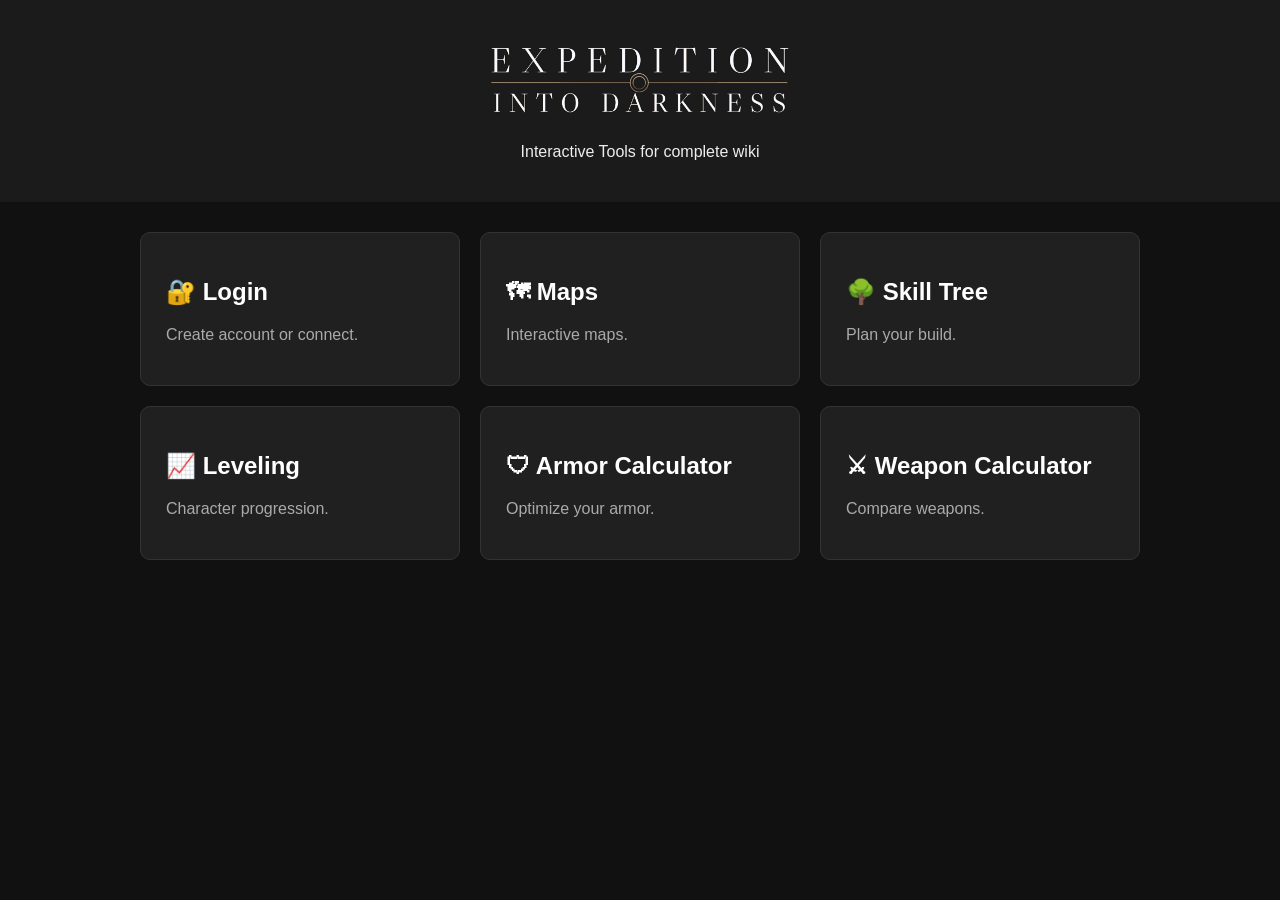
==== index.html @ 63a56bb9 "Update index.html" ====
<!DOCTYPE html>
<html lang="fr">

<head>

    <meta charset="UTF-8">

    <title>Expedition Into Darkness Tools</title>

    <link rel="stylesheet" href="css/style.css">
    <link rel="stylesheet" href="css/navigation.css">

</head>


<body>


<header>

    <h1>
        <img 
            class="title-logo" 
            src="assets/Site-logo.png"
            alt="Expedition Into Darkness"
        >
    </h1>


    <p>
        Interactive Tools for complete wiki
    </p>


</header>



<main class="container">


<div class="cards">


<a class="card" href="login.html">

    <h2>🔐 Login</h2>

    <p>
        Create account or connect.
    </p>

</a>



<a class="card" href="maps/maps.html">

    <h2>🗺 Maps</h2>

    <p>
        Interactive maps.
    </p>

</a>



<a class="card" href="skills/skills.html">

    <h2>🌳 Skill Tree</h2>

    <p>
        Plan your build.
    </p>

</a>



<a class="card" href="leveling/leveling.html">

    <h2>📈 Leveling</h2>

    <p>
        Character progression.
    </p>

</a>



<a class="card" href="calculators/armor.html">

    <h2>🛡 Armor Calculator</h2>

    <p>
        Optimize your armor.
    </p>

</a>



<a class="card" href="calculators/weapon.html">

    <h2>⚔ Weapon Calculator</h2>

    <p>
        Compare weapons.
    </p>

</a>


</div>


</main>



<script type="module" src="js/main.js"></script>


</body>

</html>
---- css/style.css ----
body {
    margin:0;
    background:#111;
    color:#eee;
    font-family:Arial, sans-serif;
}


header {
    text-align:center;
    padding:25px;
    background:#1b1b1b;
}

.title-logo{
    width:300px;
    height:auto;
}

.container {
    max-width:1000px;
    margin:auto;
    padding:30px;
}


.cards {

    display:grid;

    grid-template-columns:
    repeat(auto-fit,minmax(250px,1fr));

    gap:20px;

}


.card {

    background:#202020;

    border:1px solid #333;

    border-radius:10px;

    padding:25px;

    text-decoration:none;

    color:white;

    transition:.2s;

}


.card:hover {

    transform:translateY(-5px);

    border-color:#777;

}


.card p {

    color:#aaa;

}
---- css/navigation.css ----
/* ==========================================================
   Main navigat
   ========================================================== */

#main-navigation{

    width:100%;

    box-sizing:border-box;

    background:#1b1b1b;

    border-bottom:1px solid #444;

    padding:10px 20px;

    display:flex;

    align-items:center;

    justify-content:space-between;

    gap:20px;

}

.nav-links{

    display:flex;

    gap:12px;

    align-items:center;

    flex-wrap:wrap;

}

.nav-links a{

    color:#ddd;

    text-decoration:none;

    padding:6px 10px;

    border-radius:6px;

    white-space:nowrap;

}

.nav-links a:hover{

    background:#333;

    color:white;

}

.nav-logo img{

    height:50px;

    width:auto;

    display:block;

}

/* ==========================================================
   Main navigat mobile
   ========================================================== */
@media(max-width:700px){

    #main-navigation{

        flex-direction:column;

        align-items:flex-start;

    }


    .nav-links{

        width:100%;

    }


    .nav-logo{

        align-self:center;

    }

}
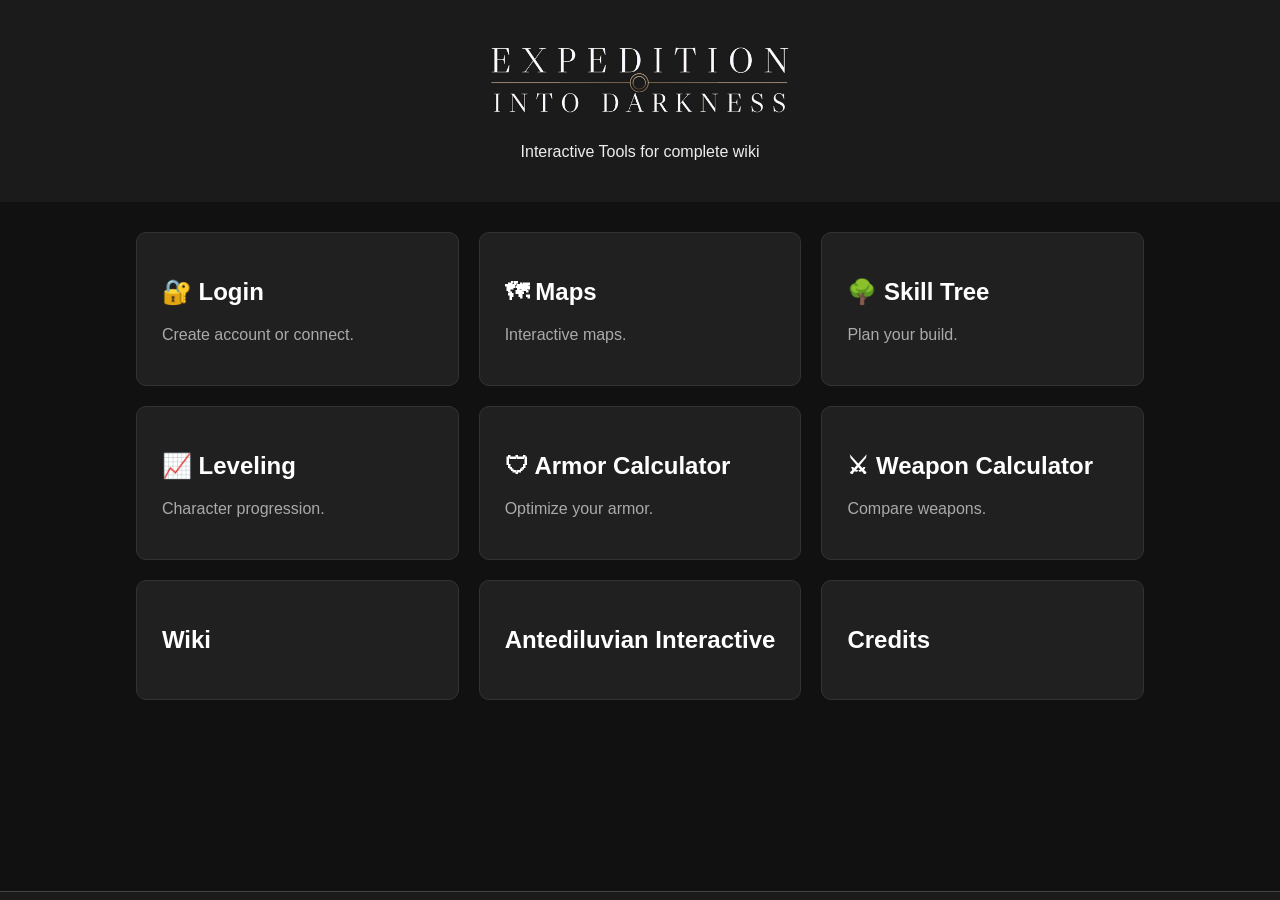
==== commit 8089626e: "Update index.html" ====
--- a/index.html
+++ b/index.html
@@ -12,113 +12,72 @@
 
 </head>
 
-
 <body>
-
 
 <header>
 
-    <h1>
-        <img 
-            class="title-logo" 
-            src="assets/Site-logo.png"
-            alt="Expedition Into Darkness"
-        >
-    </h1>
+    <h1><img class="title-logo"             src="assets/Site-logo.png"            alt="Expedition Into Darkness"></h1>
 
-
-    <p>
-        Interactive Tools for complete wiki
-    </p>
-
+    <p>        Interactive Tools for complete wiki    </p>
 
 </header>
 
-
-
 <main class="container">
-
 
 <div class="cards">
 
-
 <a class="card" href="login.html">
-
     <h2>🔐 Login</h2>
-
-    <p>
-        Create account or connect.
-    </p>
-
+    <p>        Create account or connect.    </p>
 </a>
 
+<a class="card" href="maps/maps.html">
+    <h2>🗺 Maps</h2>
+    <p>        Interactive maps.    </p>
+</a>
+
+<a class="card" href="skills/skills.html">
+    <h2>🌳 Skill Tree</h2>
+    <p>        Plan your build.    </p>
+</a>
+
+<a class="card" href="leveling/leveling.html">
+    <h2>📈 Leveling</h2>
+    <p>Character progression.</p>
+</a>
+
+<a class="card" href="calculators/armor.html">
+    <h2>🛡 Armor Calculator</h2>
+    <p>Optimize your armor.</p>
+</a>
+
+<a class="card" href="calculators/weapon.html">
+    <h2>⚔ Weapon Calculator</h2>
+    <p>Compare weapons.</p>
+</a>
+
+<!-- External wiki redirect -->
+    <a class="card" href="WIKI_URL" target="_blank">
+        <h2>Wiki</h2>
+    </a>
 
 
-<a class="card" href="maps/maps.html">
-
-    <h2>🗺 Maps</h2>
-
-    <p>
-        Interactive maps.
-    </p>
-
-</a>
+    <!-- Antediluvian Interactive page -->
+    <a class="card" href="antediluvian-interactive.html">
+        <h2>Antediluvian Interactive</h2>
+    </a>
 
 
-
-<a class="card" href="skills/skills.html">
-
-    <h2>🌳 Skill Tree</h2>
-
-    <p>
-        Plan your build.
-    </p>
-
-</a>
-
-
-
-<a class="card" href="leveling/leveling.html">
-
-    <h2>📈 Leveling</h2>
-
-    <p>
-        Character progression.
-    </p>
-
-</a>
-
-
-
-<a class="card" href="calculators/armor.html">
-
-    <h2>🛡 Armor Calculator</h2>
-
-    <p>
-        Optimize your armor.
-    </p>
-
-</a>
-
-
-
-<a class="card" href="calculators/weapon.html">
-
-    <h2>⚔ Weapon Calculator</h2>
-
-    <p>
-        Compare weapons.
-    </p>
-
-</a>
-
+    <!-- Credits page -->
+    <a class="card" href="credits.html">
+        <h2>Credits</h2>
+    </a>
 
 </div>
 
-
 </main>
 
-
+<footer id="site-footer"></footer>
 
 <script type="module" src="js/main.js"></script>
 
--- a/css/style.css
+++ b/css/style.css
@@ -1,42 +1,69 @@
-body {
+/* ===============================
+   GLOBAL
+=============================== */
+
+body{
     margin:0;
+    min-height:100vh;
+    display:flex;
+    flex-direction:column;
+
     background:#111;
     color:#eee;
-    font-family:Arial, sans-serif;
+    font-family:Arial,sans-serif;
 }
 
 
-header {
+main{
+    flex:1;
+}
+
+
+/* ===============================
+   HEADER
+=============================== */
+
+header{
     text-align:center;
     padding:25px;
     background:#1b1b1b;
 }
+
 
 .title-logo{
     width:300px;
     height:auto;
 }
 
-.container {
-    max-width:1000px;
+
+/* ===============================
+   CONTAINER
+=============================== */
+
+.container{
+    max-width:1200px;
     margin:auto;
     padding:30px;
 }
 
 
-.cards {
+/* ===============================
+   HOME CARDS
+=============================== */
+
+.cards{
 
     display:grid;
 
     grid-template-columns:
-    repeat(auto-fit,minmax(250px,1fr));
+    repeat(3,1fr);
 
     gap:20px;
 
 }
 
 
-.card {
+.card{
 
     background:#202020;
 
@@ -55,7 +82,7 @@
 }
 
 
-.card:hover {
+.card:hover{
 
     transform:translateY(-5px);
 
@@ -64,8 +91,98 @@
 }
 
 
-.card p {
+.card p{
 
     color:#aaa;
 
 }
+/* ===============================
+   FOOTER
+=============================== */
+
+#site-footer{
+
+    width:100%;
+
+    padding:4px 15px;
+
+    display:flex;
+
+    justify-content:space-between;
+
+    align-items:center;
+
+    background:#1b1b1b;
+
+    border-top:1px solid #444;
+
+    box-sizing:border-box;
+
+}
+
+
+/* ===============================
+   STUDIO LOGO
+=============================== */
+
+.footer-studio img{
+
+    width:30px;
+
+    height:auto;
+
+    opacity:.8;
+
+    transition:.2s;
+
+}
+
+
+/* ===============================
+   CREDIT LINK
+=============================== */
+
+.footer-credit a{
+
+    color:#ddd;
+
+    text-decoration:none;
+
+    font-size:14px;
+
+}
+/* ===============================
+   RESPONSIVE
+=============================== */
+
+@media(max-width:900px){
+
+    .cards{
+
+        grid-template-columns:repeat(2,1fr);
+
+    }
+
+}
+
+
+@media(max-width:600px){
+
+    .cards{
+
+        grid-template-columns:1fr;
+
+    }
+
+
+    #site-footer{
+
+        flex-direction:column;
+
+        gap:20px;
+
+        text-align:center;
+
+    }
+
+}
--- a/css/navigation.css
+++ b/css/navigation.css
@@ -1,98 +1,55 @@
 /* ==========================================================
-   Main navigat
-   ========================================================== */
+   Main navigation
+========================================================== */
 
 #main-navigation{
-
+    flex-direction:row-reverse;
     width:100%;
-
     box-sizing:border-box;
-
     background:#1b1b1b;
-
     border-bottom:1px solid #444;
-
     padding:10px 20px;
-
     display:flex;
-
     align-items:center;
-
     justify-content:space-between;
-
     gap:20px;
-
 }
 
 .nav-links{
-
     display:flex;
-
     gap:12px;
-
     align-items:center;
-
     flex-wrap:wrap;
-
 }
 
 .nav-links a{
-
     color:#ddd;
-
     text-decoration:none;
-
     padding:6px 10px;
-
     border-radius:6px;
-
     white-space:nowrap;
-
 }
 
 .nav-links a:hover{
-
     background:#333;
-
     color:white;
-
 }
 
 .nav-logo img{
-
     height:50px;
-
     width:auto;
-
     display:block;
-
 }
 
-/* ==========================================================
-   Main navigat mobile
-   ========================================================== */
 @media(max-width:700px){
-
     #main-navigation{
-
         flex-direction:column;
-
         align-items:flex-start;
-
     }
-
-
     .nav-links{
-
         width:100%;
-
     }
-
-
     .nav-logo{
-
         align-self:center;
-
     }
-
 }
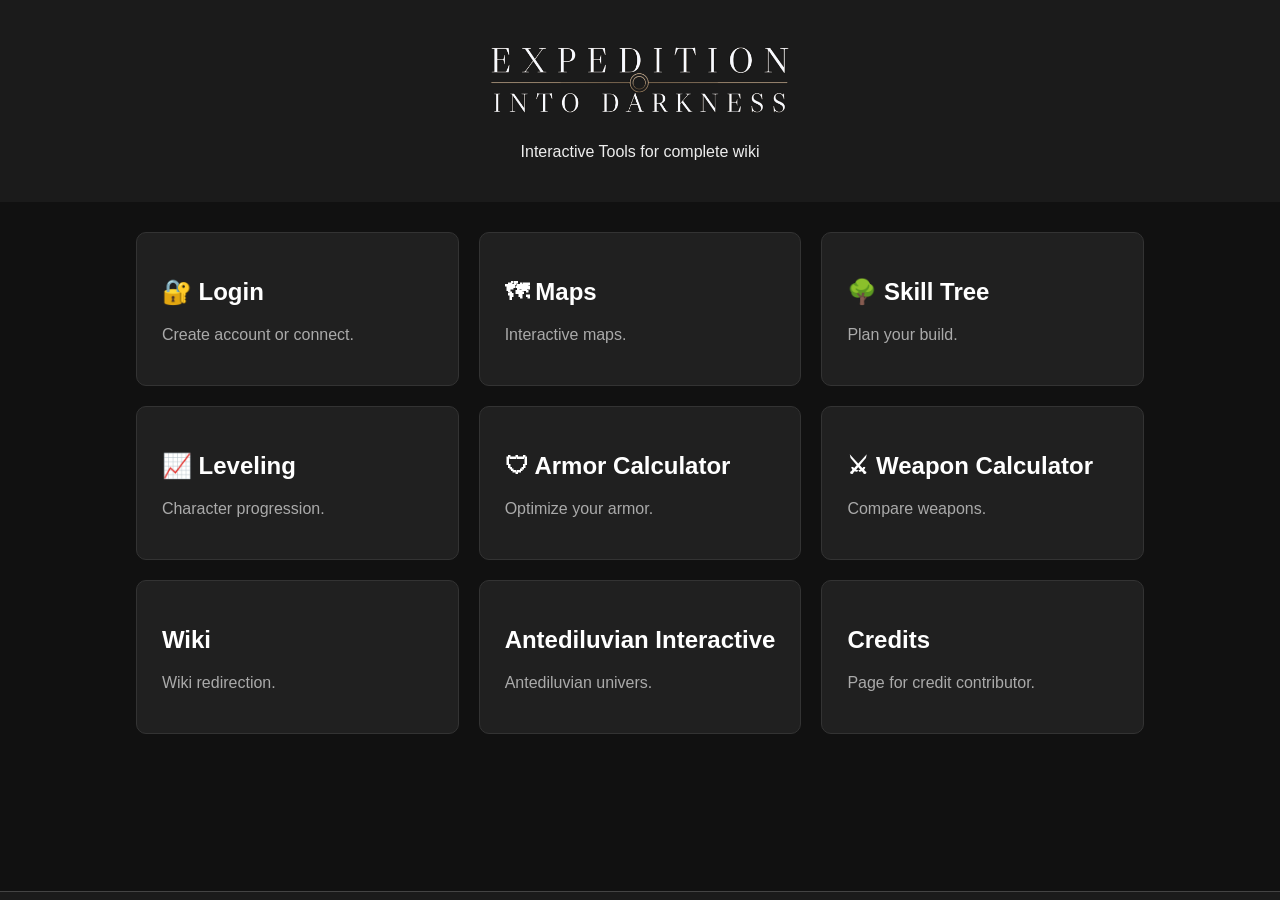
==== commit 2649b788: "Update index.html" ====
--- a/index.html
+++ b/index.html
@@ -56,21 +56,19 @@
     <p>Compare weapons.</p>
 </a>
 
-<!-- External wiki redirect -->
-    <a class="card" href="WIKI_URL" target="_blank">
+    <a class="card" href="https://expeditionintodarkness.wiki.gg/" target="_blank">
         <h2>Wiki</h2>
+        <p>Wiki redirection.</p>
     </a>
 
-
-    <!-- Antediluvian Interactive page -->
     <a class="card" href="antediluvian-interactive.html">
         <h2>Antediluvian Interactive</h2>
+        <p>Antediluvian univers.</p>
     </a>
 
-
-    <!-- Credits page -->
     <a class="card" href="credits.html">
         <h2>Credits</h2>
+        <p>Page for credit contributor.</p>
     </a>
 
 </div>
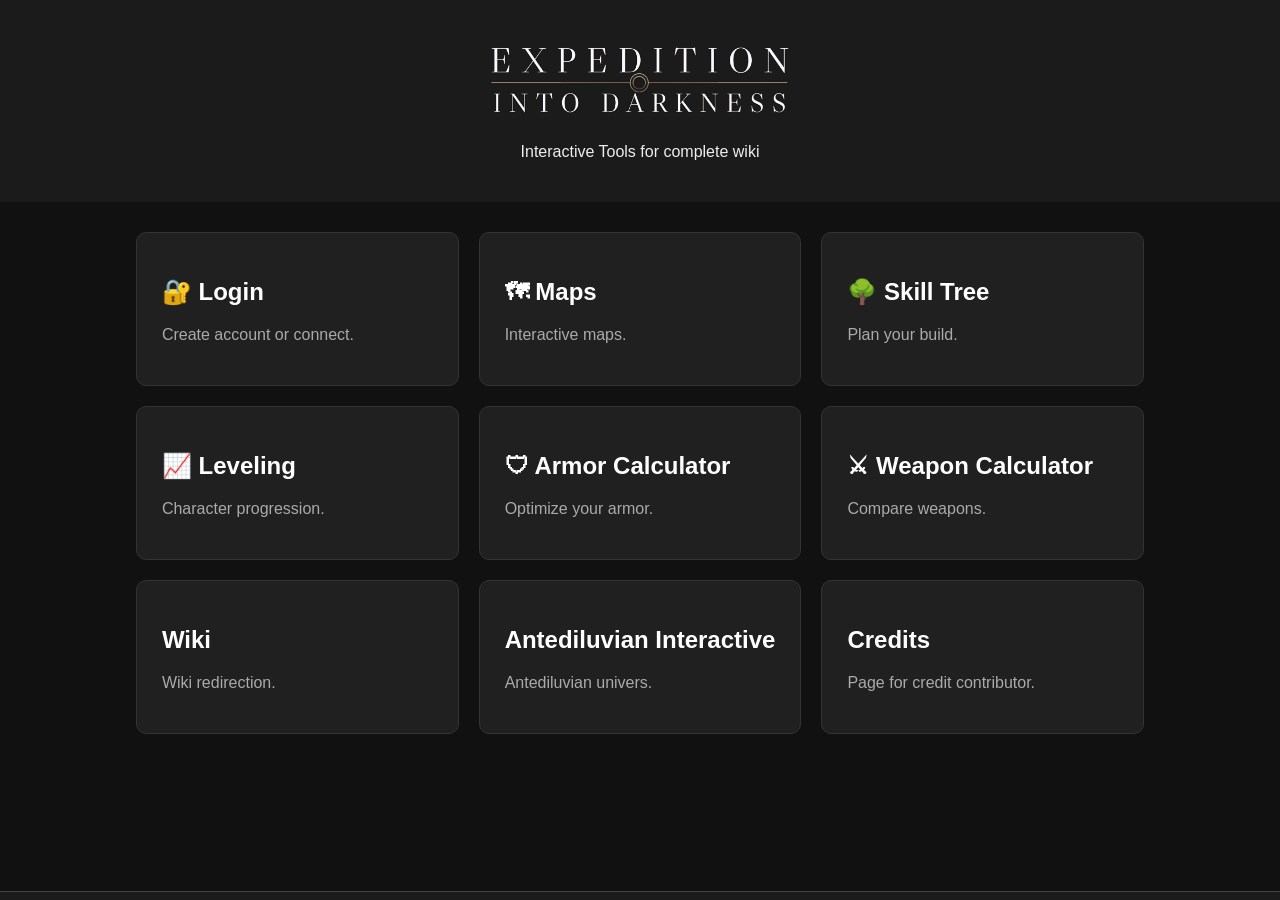
==== commit 961bfbfe: "Clean up whitespace in header paragraph Removed unnecessary whitespace from paragraph tag." ====
--- a/index.html
+++ b/index.html
@@ -15,11 +15,8 @@
 <body>
 
 <header>
-
     <h1><img class="title-logo"             src="assets/Site-logo.png"            alt="Expedition Into Darkness"></h1>
-
-    <p>        Interactive Tools for complete wiki    </p>
-
+    <p>Interactive Tools for complete wiki</p>
 </header>
 
 <main class="container">
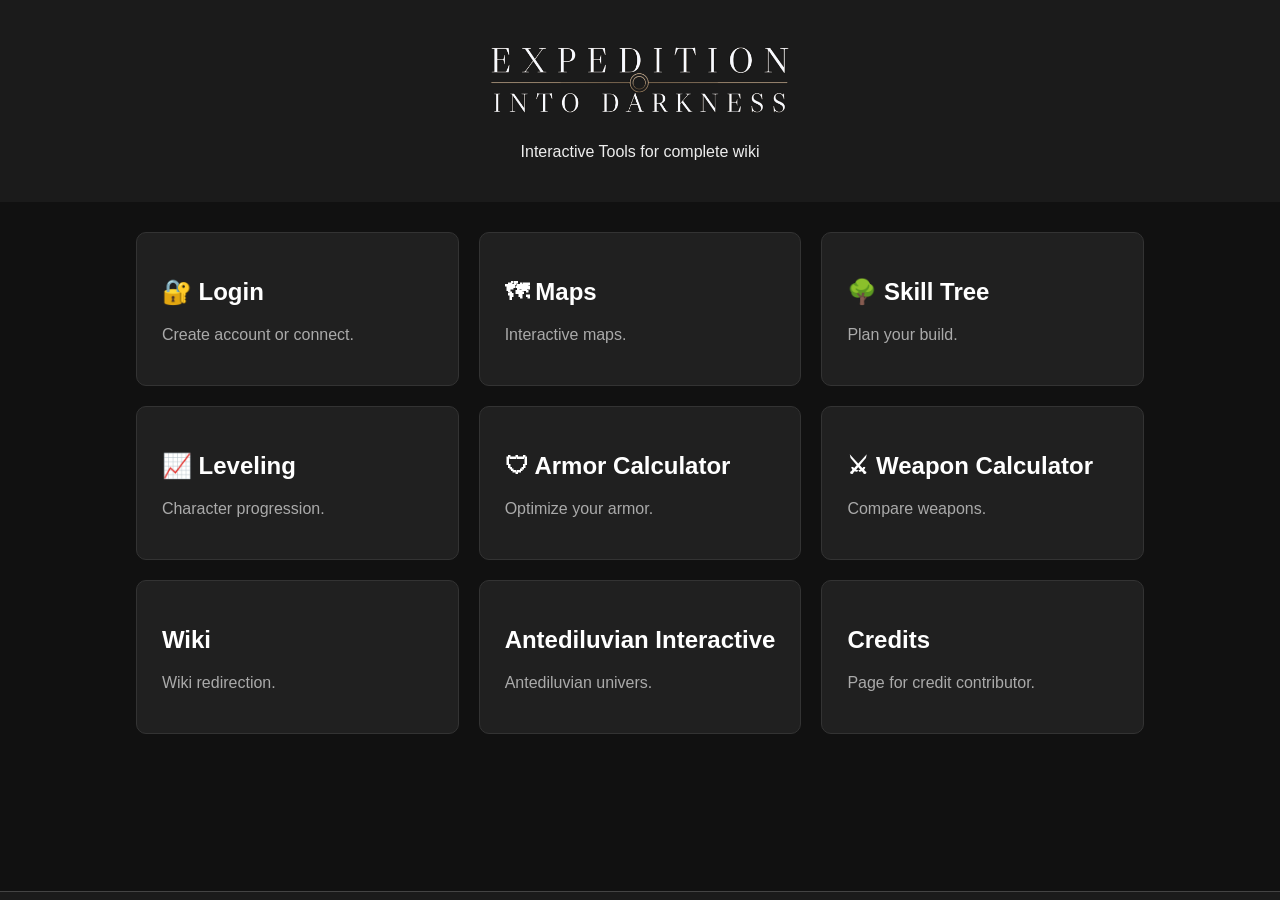
==== commit ea0ca06c: "Update links to use subdirectory structure" ====
--- a/index.html
+++ b/index.html
@@ -58,12 +58,12 @@
         <p>Wiki redirection.</p>
     </a>
 
-    <a class="card" href="antediluvian-interactive.html">
-        <h2>Antediluvian Interactive</h2>
+    <a class="card" href="antediluvian-interactive/antediluvian-interactive.html">
+        <h2><img href="assets/antediluvian-logo.png">Antediluvian Interactive</h2>
         <p>Antediluvian univers.</p>
     </a>
 
-    <a class="card" href="credits.html">
+    <a class="card" href="credits/credits.html">
         <h2>Credits</h2>
         <p>Page for credit contributor.</p>
     </a>
